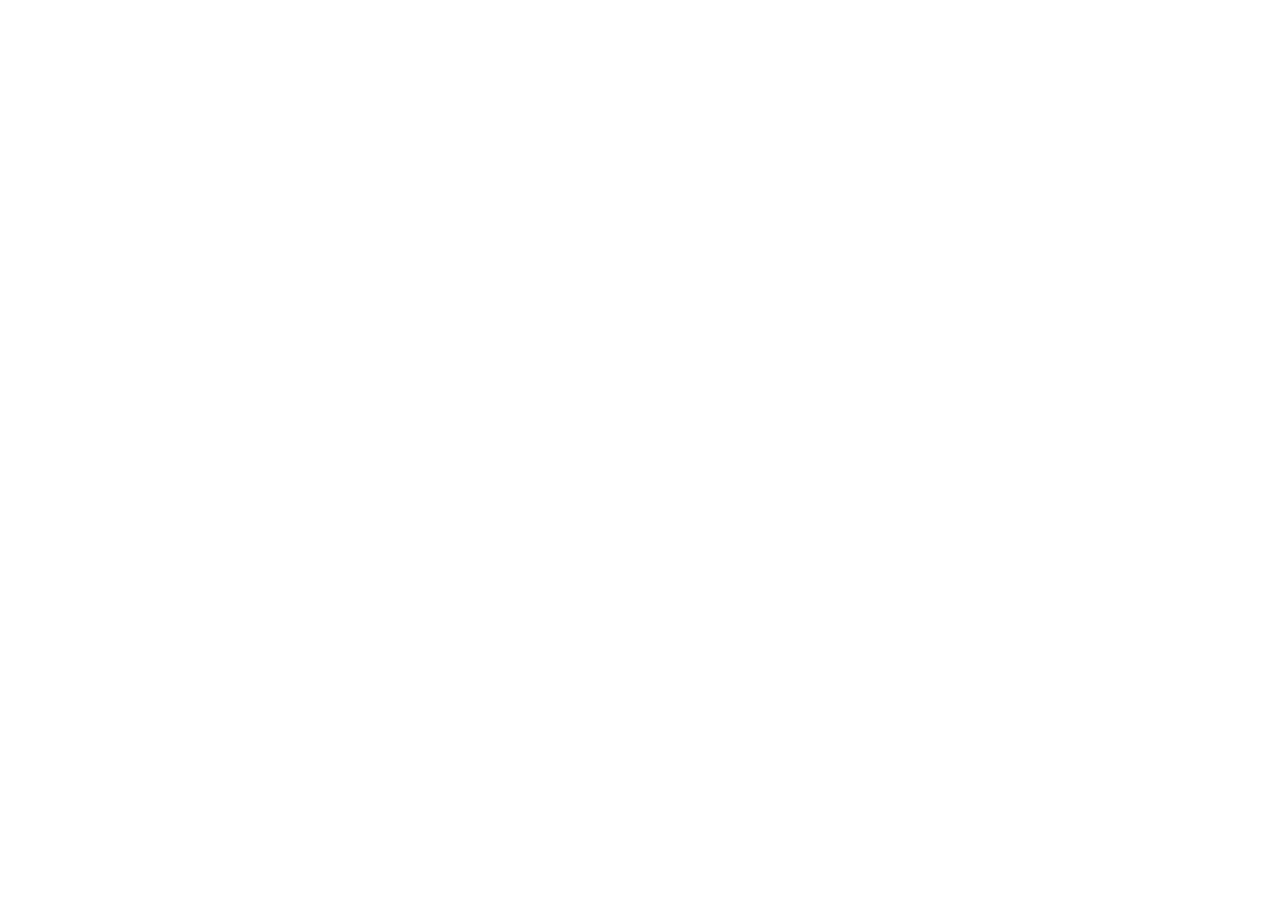
==== index.html @ da9e3851 "создали файлы, начало" ====
<!doctype html>
<html lang="ru">
  <head>
    <meta charset="UTF-8" />
    <meta name="viewport" content="width=device-width, initial-scale=1.0" />
    <title>Drink drank drunk</title>
    <link rel="stylesheet" href="css/style.css" />
  </head>
  <body>
    <header class="site-header"></header>
  </body>
</html>
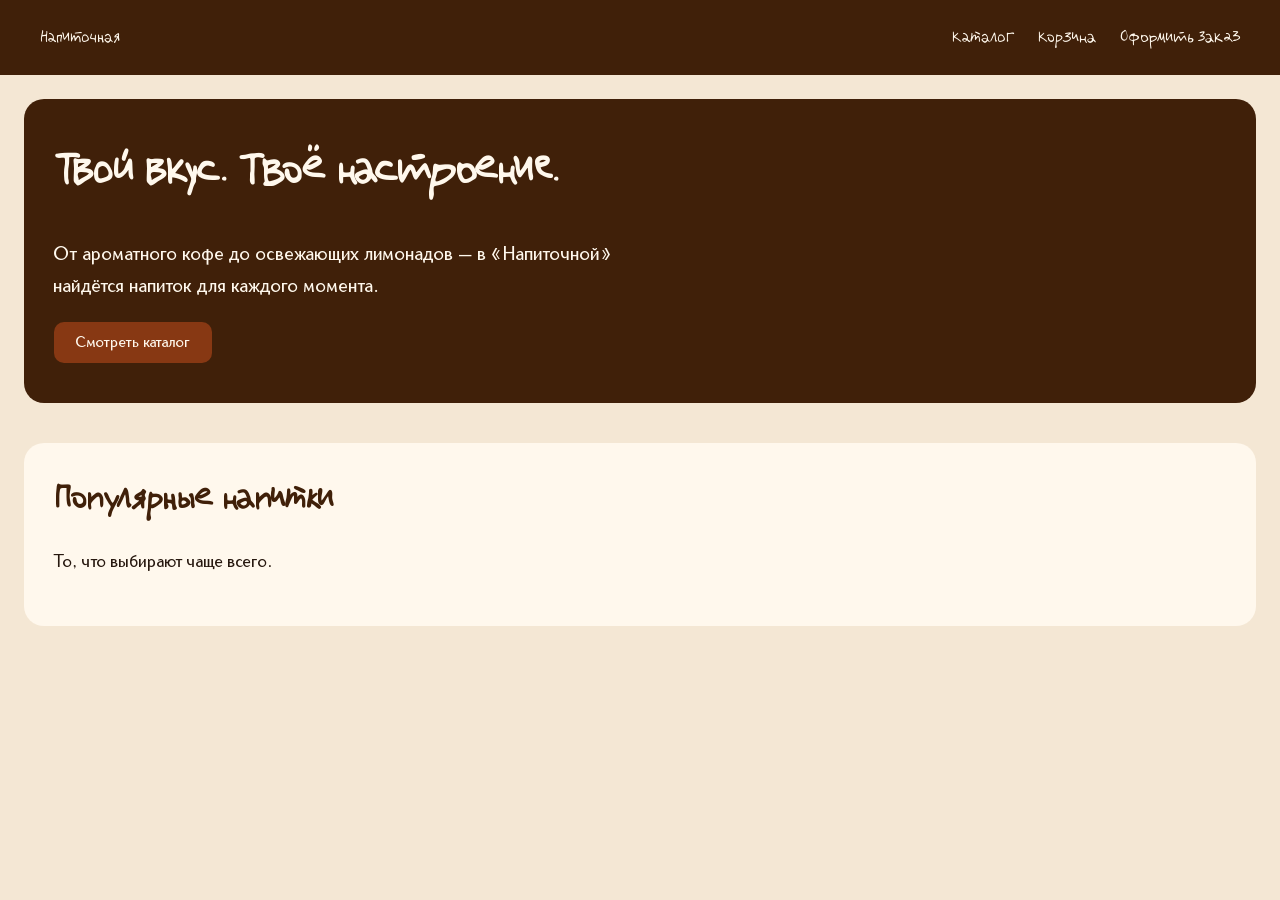
==== commit 3810a3af: "добавили данные о напитках" ====
--- a/index.html
+++ b/index.html
@@ -5,8 +5,38 @@
     <meta name="viewport" content="width=device-width, initial-scale=1.0" />
     <title>Drink drank drunk</title>
     <link rel="stylesheet" href="css/style.css" />
+
+    <script src="js/data.js" defer></script>
+    <script src="js/main.js" defer></script>
   </head>
   <body>
-    <header class="site-header"></header>
+    <header class="site-header">
+      <a class="logo" href="index.html">Напиточная</a>
+
+      <nav aria-label="Основная навигация">
+        <a href="catalog.html">Каталог</a>
+        <a href="cart.html">Корзина</a>
+
+        <a href="order.html">Оформить заказ</a>
+      </nav>
+    </header>
+
+    <main>
+      <section class="hero">
+        <h1>Твой вкус. Твоё настроение.</h1>
+        <p>
+          От ароматного кофе до освежающих лимонадов — в «Напиточной» найдётся
+          напиток для каждого момента.
+        </p>
+        <a class="hero-button" href="catalog.html">Смотреть каталог</a>
+      </section>
+
+      <section class="popular" aria-labelledby="popular-title">
+        <h2 id="popular-title">Популярные напитки</h2>
+        <p>То, что выбирают чаще всего.</p>
+
+        <div class="products-grid"></div>
+      </section>
+    </main>
   </body>
 </html>
--- a/css/style.css
+++ b/css/style.css
@@ -0,0 +1,123 @@
+@font-face {
+  font-family: "Valera Sans";
+  src: url("../fonts/valera-sans.ttf") format("truetype");
+  font-weight: 400;
+  font-style: normal;
+}
+@font-face {
+  font-family: "Hardenne";
+  src: url("../fonts/hardenne.ttf") format("truetype");
+  font-weight: 400;
+  font-style: normal;
+}
+:root {
+  --bg: #f4e7d4;
+  --dark: #402009;
+  --accent: #873813;
+  --text: #27180f;
+  --light: #fff8ed;
+}
+
+body {
+  margin: 0;
+  background: var(--bg);
+  color: var(--text);
+  font-family: "Hardenne", Arial, sans-serif;
+}
+
+.site-header {
+  background: var(--dark);
+  padding: 24px 40px;
+}
+
+.logo,
+.site-header nav a {
+  color: var(--light);
+  text-decoration: none;
+}
+
+.site-header {
+  display: flex;
+  justify-content: space-between;
+  align-items: center;
+  gap: 24px;
+}
+
+.site-header nav {
+  display: flex;
+  gap: 24px;
+  flex-wrap: wrap;
+}
+
+.logo,
+.site-header nav a,
+h1,
+h2 {
+  font-family: "Valera Sans", Arial, sans-serif;
+}
+
+.hero {
+  background: var(--dark);
+  color: var(--light);
+  margin: 24px;
+  padding: 40px 30px;
+  border-radius: 20px;
+}
+
+.hero h1 {
+  font-size: 40px;
+  margin-top: 0;
+}
+
+.hero p {
+  font-size: 20px;
+  line-height: 1.6;
+}
+
+.hero-button {
+  display: inline-block;
+  background: var(--accent);
+  color: var(--light);
+  padding: 12px 22px;
+  border-radius: 10px;
+  text-decoration: none;
+}
+
+.hero p {
+  max-width: 600px;
+}
+
+.hero-button:hover {
+  background: var(--bg);
+  color: var(--dark);
+}
+
+.hero-button:focus-visible {
+  outline: 3px solid var(--light);
+  outline-offset: 4px;
+}
+
+.popular {
+  margin: 40px 24px;
+  padding: 30px;
+  background: var(--light);
+  border-radius: 20px;
+}
+
+.popular h2 {
+  margin-top: 0;
+  color: var(--dark);
+  font-size: 32px;
+}
+
+.popular p {
+  color: var(--text);
+  font-size: 18px;
+}
+
+.products-grid {
+  display: grid;
+  grid-template-columns: 1fr;
+  gap: 20px;
+  margin-top: 24px;
+}
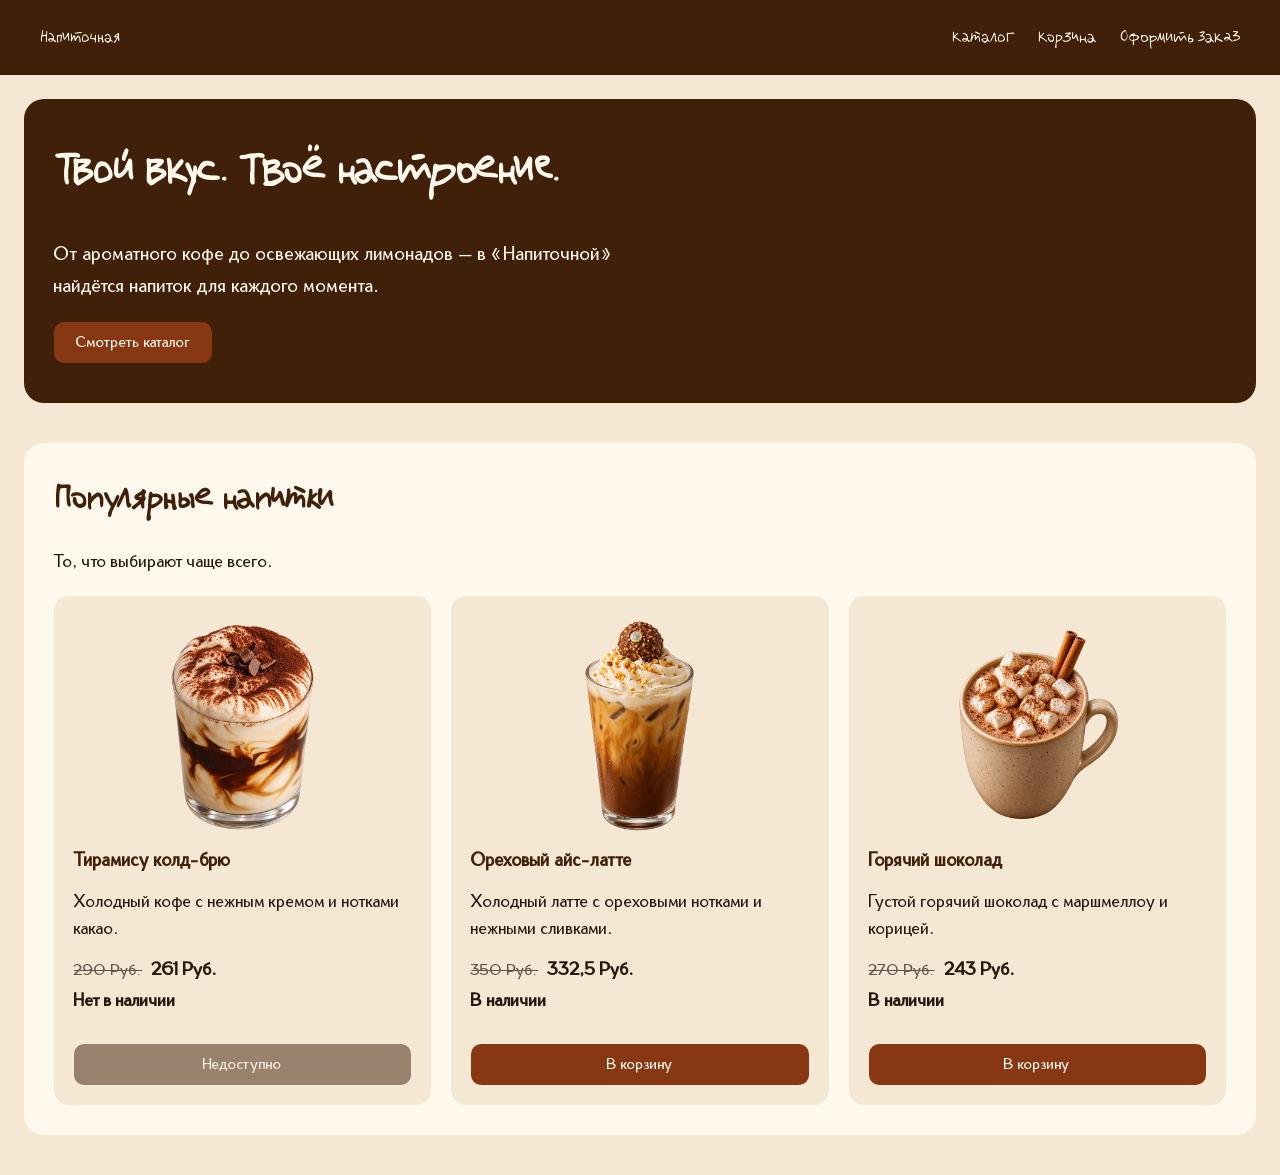
==== commit 9cba962f: "каталог, добавление товаров в корзину, страница по каждому товару" ====
--- a/index.html
+++ b/index.html
@@ -7,6 +7,7 @@
     <link rel="stylesheet" href="css/style.css" />
 
     <script src="js/data.js" defer></script>
+    <script src="js/cart.js" defer></script>
     <script src="js/main.js" defer></script>
   </head>
   <body>
--- a/css/style.css
+++ b/css/style.css
@@ -121,3 +121,263 @@
   gap: 20px;
   margin-top: 24px;
 }
+
+.product-card {
+  background: var(--bg);
+  padding: 20px;
+  border-radius: 15px;
+  display: flex;
+  flex-direction: column;
+}
+
+.product-card h3 {
+  margin: 0;
+  color: var(--dark);
+}
+
+.product-image {
+  display: block;
+  width: 100%;
+  height: 220px;
+  object-fit: contain;
+  margin-bottom: 15px;
+}
+
+.product-description {
+  color: var(--text);
+  font-size: 16px;
+  line-height: 1.5;
+}
+
+.product-price {
+  color: var(--accent);
+  font-size: 24px;
+  font-weight: bold;
+  margin-bottom: 0;
+  margin-top: auto; /*Можем занять всё свободное пространство над собой*/
+
+  display: flex; /*Старая + новая цена (по скидке) будут вместе*/
+  align-items: baseline;
+  gap: 10px;
+}
+
+.product-availability {
+  color: var(--dark);
+  font-size: 14px;
+  font-weight: bold;
+  margin-top: 12px;
+}
+
+.product-button {
+  background: var(--accent);
+  color: var(--light);
+  border: none;
+  border-radius: 10px;
+  padding: 12px 20px;
+  font: inherit;
+  cursor: pointer;
+  width: 100%;
+  box-sizing: border-box; /*Кнопка не выходит за пределы карточки*/
+  margin-top: 15px;
+}
+
+.product-button:hover {
+  background: var(--dark);
+}
+
+.product-button:focus-visible {
+  outline: 3px solid var(--accent);
+  outline-offset: 3px;
+}
+
+.product-button:disabled {
+  background: var(--dark);
+  opacity: 0.5;
+  cursor: not-allowed;
+}
+
+@media (min-width: 700px) {
+  .products-grid {
+    grid-template-columns: repeat(2, 1fr);
+  }
+}
+
+@media (min-width: 1100px) {
+  .products-grid {
+    grid-template-columns: repeat(3, 1fr);
+  }
+}
+
+.product-old-price {
+  color: var(--text);
+  font-size: 16px;
+  font-weight: normal;
+  opacity: 0.7;
+}
+
+.catalog {
+  margin: 40px 24px;
+  padding: 30px;
+  background: var(--light);
+  border-radius: 20px;
+}
+
+.catalog-search {
+  display: flex;
+  flex-direction: column;
+  gap: 8px;
+  max-width: 420px;
+  margin: 24px 0;
+}
+
+.catalog-search label {
+  font-weight: bold;
+  color: var(--dark);
+}
+
+.catalog-search input {
+  width: 100%; /*Поле ввода занимает всю доступную ширину родителя*/
+  box-sizing: border-box; /*Ширина включает внутренние отступы и границы*/
+  padding: 12px 15px;
+  border: 2px solid var(--dark);
+  border-radius: 10px;
+  background: var(--light);
+  color: var(--text);
+  font: inherit;
+}
+
+.catalog-search input:focus-visible {
+  outline: 3px solid var(--accent);
+  outline-offset: 3px;
+}
+
+.catalog-empty {
+  grid-column: 1 / -1; /*Чтобы сообщение в каталоге "Ничего не найдено" растянулось от 1й до последней линии сетки grid - займет всю ширину*/
+  text-align: center;
+  padding: 40px 20px;
+  color: var(--text);
+  font-size: 18px;
+}
+
+.catalog-filter {
+  display: flex;
+  flex-direction: column;
+  gap: 8px;
+  max-width: 420px;
+  margin-bottom: 24px;
+}
+
+.catalog-filter label {
+  font-weight: bold;
+  color: var(--dark);
+}
+
+.catalog-filter select {
+  width: 100%;
+  padding: 12px 15px;
+  border: 2px solid var(--dark);
+  border-radius: 10px;
+  background: var(--light);
+  color: var(--text);
+  font: inherit;
+  cursor: pointer;
+}
+
+.catalog-filter select:focus-visible {
+  outline: 3px solid var(--accent);
+  outline-offset: 3px;
+}
+
+.catalog-count {
+  color: var(--dark);
+  font-size: 16px;
+  font-weight: bold;
+  margin: 20px 0 10px;
+}
+
+.reset-button {
+  background: transparent;
+  color: var(--dark);
+  border: 2px solid var(--dark);
+  border-radius: 10px;
+  padding: 12px 20px;
+  font: inherit;
+  cursor: pointer;
+}
+
+.reset-button:hover {
+  background: var(--dark);
+  color: var(--light);
+}
+
+.reset-button:focus-visible {
+  outline: 3px solid var(--accent);
+  outline-offset: 3px;
+}
+
+.product-page {
+  margin: 40px 24px;
+  padding: 30px;
+  background: var(--light);
+  border-radius: 20px;
+}
+
+.back-link {
+  display: inline-block;
+  color: var(--accent);
+  text-decoration: none;
+  margin-bottom: 24px;
+}
+
+.back-link:hover {
+  text-decoration: underline;
+}
+
+.back-link:focus-visible {
+  outline: 3px solid var(--accent);
+  outline-offset: 4px;
+}
+
+.product-details {
+  display: flex;
+  flex-direction: column;
+  gap: 20px;
+  margin-top: 24px;
+}
+
+.detail-image {
+  width: 100%;
+  max-width: 350px;
+  height: 300px;
+  object-fit: contain; /*Сохраняем пропорции, фото целиком помещается в эту область*/
+}
+
+.detail-description {
+  font-size: 18px;
+  line-height: 1.6;
+}
+
+.detail-price {
+  color: var(--accent);
+  font-size: 28px;
+  font-weight: bold;
+  margin: 0;
+}
+
+.product-link {
+  color: inherit;
+  text-decoration: none;
+}
+
+.product-link:hover {
+  text-decoration: underline;
+}
+
+.product-link:focus-visible {
+  outline: 3px solid var(--accent);
+  outline-offset: 4px;
+}
+
+.detail-button {
+  max-width: 300px;
+}
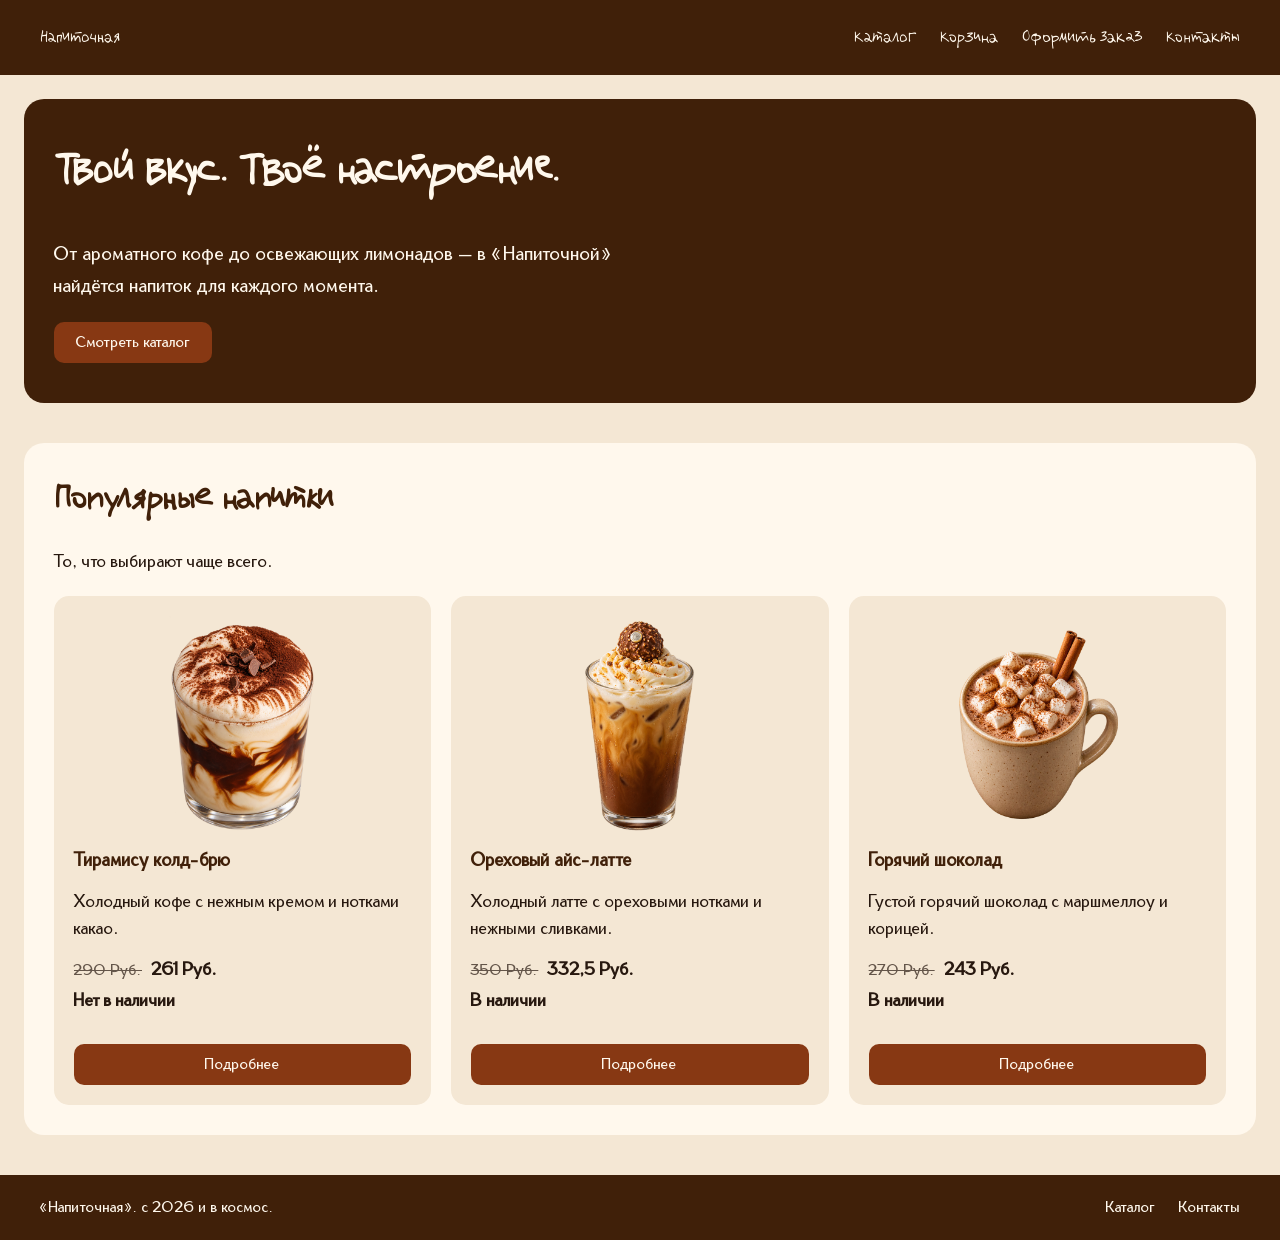
==== commit 0751b4b1: "контакты, доработка оформления заказа" ====
--- a/index.html
+++ b/index.html
@@ -19,6 +19,7 @@
         <a href="cart.html">Корзина</a>
 
         <a href="order.html">Оформить заказ</a>
+        <a href="contacts.html">Контакты</a>
       </nav>
     </header>
 
@@ -39,5 +40,14 @@
         <div class="products-grid"></div>
       </section>
     </main>
+
+    <footer class="site-footer">
+      <p>«Напиточная». с 2026 и в космос.</p>
+
+      <div class="footer-links">
+        <a href="catalog.html">Каталог</a>
+        <a href="contacts.html">Контакты</a>
+      </div>
+    </footer>
   </body>
 </html>
--- a/css/style.css
+++ b/css/style.css
@@ -23,6 +23,14 @@
   background: var(--bg);
   color: var(--text);
   font-family: "Hardenne", Arial, sans-serif;
+
+  min-height: 100vh;
+  display: flex;
+  flex-direction: column;
+}
+
+main {
+  flex: 1;
 }
 
 .site-header {
@@ -179,6 +187,10 @@
   width: 100%;
   box-sizing: border-box; /*Кнопка не выходит за пределы карточки*/
   margin-top: 15px;
+
+  display: block;
+  text-align: center;
+  text-decoration: none;
 }
 
 .product-button:hover {
@@ -381,3 +393,237 @@
 .detail-button {
   max-width: 300px;
 }
+
+.cart-page {
+  margin: 40px 24px;
+  padding: 30px;
+  background: var(--light);
+  border-radius: 20px;
+}
+
+.cart-items {
+  display: flex;
+  flex-direction: column;
+  gap: 20px;
+  margin: 30px 0;
+}
+
+.cart-summary {
+  padding-top: 20px;
+  border-top: 2px solid var(--dark); /*Верхняя разделительная линия*/
+}
+
+.cart-summary p {
+  color: var(--dark);
+  font-size: 24px;
+  font-weight: bold;
+}
+
+.cart-item {
+  display: flex;
+  align-items: center;
+  gap: 20px;
+  padding: 20px;
+  background: var(--bg);
+  border-radius: 15px;
+}
+
+.cart-item-image {
+  width: 100px;
+  height: 100px;
+  object-fit: contain;
+  flex-shrink: 0; /*Запрещаем уменьшать размеры фото, если рядом длинное название напитка*/
+}
+
+.cart-item h2 {
+  color: var(--dark);
+  font-size: 20px;
+  margin: 0 0 10px;
+}
+
+.cart-item-price {
+  color: var(--accent);
+  font-size: 20px;
+  font-weight: bold;
+  margin: 0; /*Убираем отступы абзаца*/
+}
+
+.cart-item-quantity {
+  color: var(--text);
+  font-size: 16px;
+  margin-top: 10px;
+  margin-bottom: 0;
+}
+
+.cart-remove {
+  margin-top: 10px;
+  padding: 8px 12px;
+  background: transparent;
+  color: var(--accent);
+  border: 1px solid var(--accent);
+  border-radius: 8px;
+  cursor: pointer;
+}
+
+.cart-clear {
+  display: block;
+  margin: 0 0 20px auto;
+  padding: 10px 16px;
+  background: transparent;
+  color: var(--accent);
+  border: 1px solid var(--accent);
+  border-radius: 8px;
+  cursor: pointer;
+}
+
+.cart-clear:disabled {
+  opacity: 0.5;
+  cursor: not-allowed;
+}
+
+.order-page {
+  margin: 40px 24px;
+  padding: 30px;
+  background: var(--light);
+  border-radius: 20px;
+}
+
+#order-form {
+  display: flex;
+  flex-direction: column;
+  gap: 12px;
+  max-width: 500px;
+  margin-top: 25px;
+}
+
+#order-form input,
+#order-form textarea {
+  padding: 12px;
+  border: 1px solid var(--dark);
+  border-radius: 8px;
+  font: inherit;
+}
+
+#order-form button {
+  padding: 14px;
+  background: var(--accent);
+  color: var(--light);
+  border: none;
+  border-radius: 8px;
+  cursor: pointer;
+}
+
+.contacts-page {
+  margin: 40px 24px;
+  padding: 30px;
+  background: var(--light);
+  border-radius: 20px;
+}
+
+.contacts-info {
+  margin-top: 30px;
+  padding: 20px;
+  background: var(--bg);
+  border-radius: 15px;
+}
+
+.contacts-info a {
+  color: var(--accent);
+  font-weight: bold;
+}
+
+.cart-page,
+.contacts-page,
+.order-page {
+  width: calc(100% - 32px);
+  max-width: 960px;
+  margin: 40px auto;
+  box-sizing: border-box;
+  font-size: 17px;
+  line-height: 1.6;
+}
+
+.cart-page h1,
+.contacts-page h1,
+.order-page h1 {
+  font-size: 34px;
+}
+
+.contacts-info h2 {
+  font-size: 24px;
+}
+
+#order-form {
+  width: 100%;
+  max-width: 560px;
+  margin: 25px auto 0;
+}
+
+#order-form button {
+  font: inherit;
+}
+
+@media (max-width: 600px) {
+  .site-header {
+    flex-direction: column;
+    align-items: flex-start;
+    padding: 20px 16px;
+  }
+
+  .site-header nav {
+    gap: 12px;
+  }
+
+  .cart-page,
+  .contacts-page,
+  .order-page {
+    width: calc(100% - 24px);
+    margin: 20px auto;
+    padding: 20px;
+  }
+
+  .cart-item {
+    flex-direction: column;
+    align-items: flex-start;
+  }
+
+  #order-form input,
+  #order-form textarea {
+    width: 100%;
+    box-sizing: border-box;
+  }
+
+  .contacts-info a {
+    overflow-wrap: anywhere; /*Защита длинных ссылок (переносятся)*/
+  }
+}
+
+.site-footer {
+  background: var(--dark);
+  color: var(--light);
+  padding: 24px 40px;
+  display: flex;
+  justify-content: space-between;
+  align-items: center;
+  flex-wrap: wrap;
+  gap: 15px;
+}
+
+.site-footer p {
+  margin: 0;
+}
+
+.footer-links {
+  display: flex;
+  flex-wrap: wrap;
+  gap: 24px;
+}
+
+.footer-links a {
+  color: var(--light);
+  text-decoration: none;
+}
+
+.footer-links a:hover {
+  text-decoration: underline;
+}
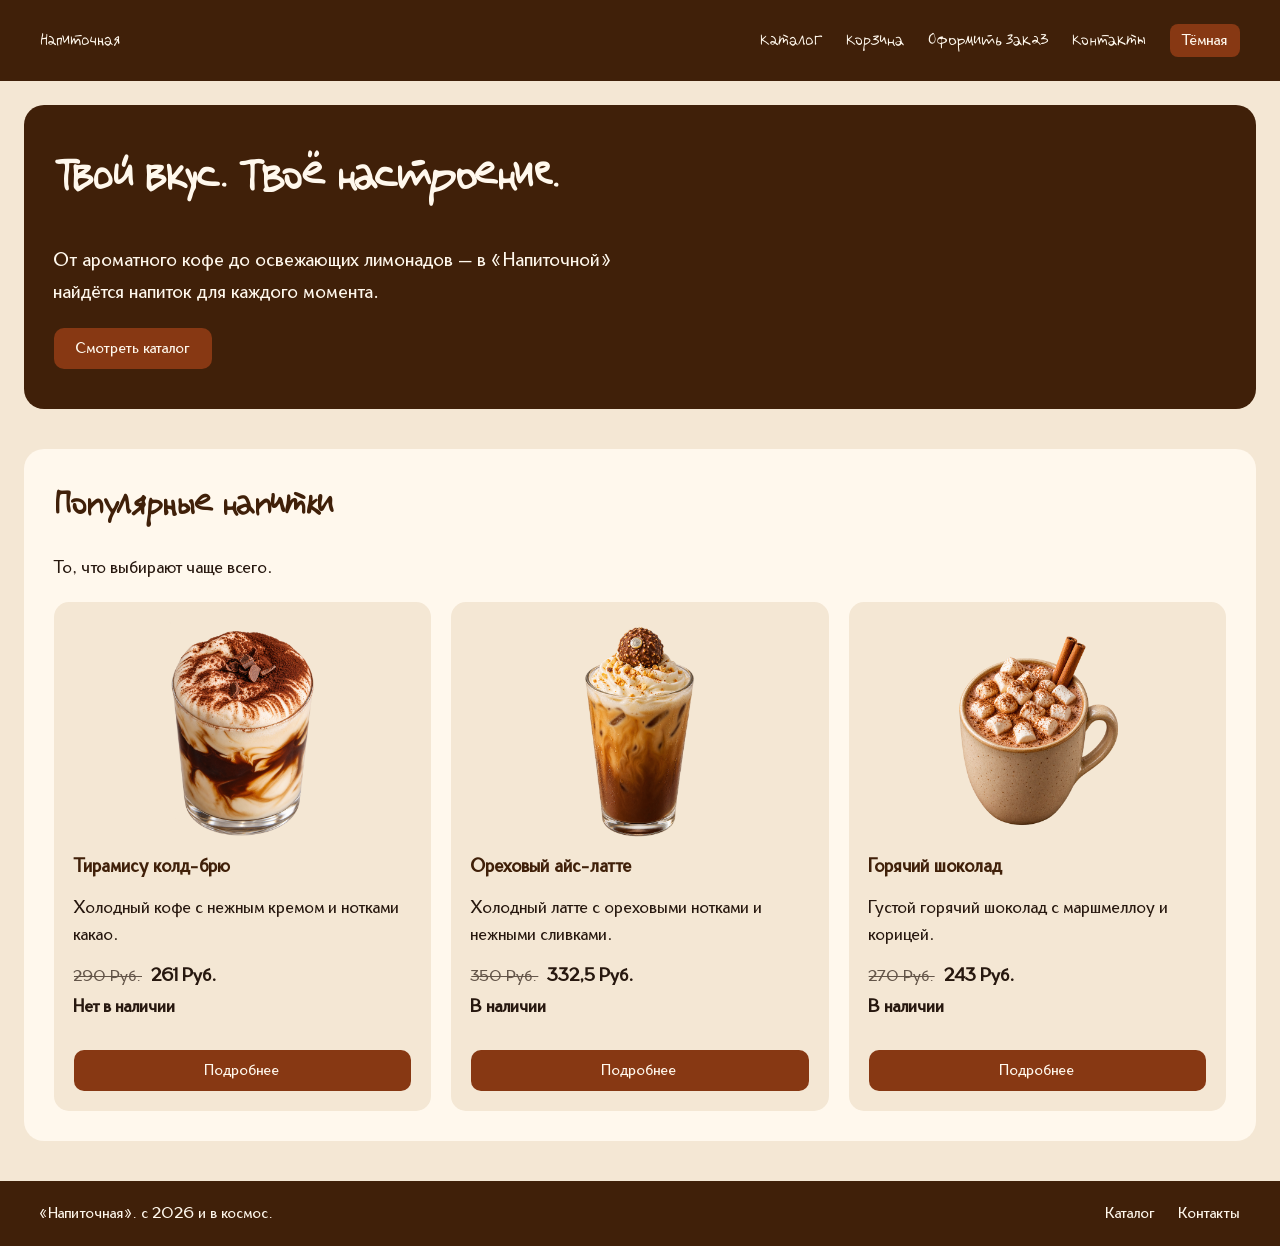
==== commit 5e0efa1b: "темная тема" ====
--- a/index.html
+++ b/index.html
@@ -9,6 +9,8 @@
     <script src="js/data.js" defer></script>
     <script src="js/cart.js" defer></script>
     <script src="js/main.js" defer></script>
+
+    <script src="js/theme.js" defer></script>
   </head>
   <body>
     <header class="site-header">
--- a/css/style.css
+++ b/css/style.css
@@ -627,3 +627,48 @@
 .footer-links a:hover {
   text-decoration: underline;
 }
+
+.dark-theme {
+  --bg: #17100e;
+  --dark: #f4e7d4;
+  --accent: #d18a65;
+  --text: #f0e2d3;
+  --light: #30201b;
+}
+
+.dark-theme .site-header,
+.dark-theme .site-footer,
+.dark-theme .hero {
+  background: #24150f;
+  color: var(--text);
+}
+
+.dark-theme .site-header a,
+.dark-theme .site-footer a {
+  color: var(--text);
+}
+
+.dark-theme #order-form input,
+.dark-theme #order-form textarea {
+  background: #24150f;
+  color: var(--text);
+}
+
+.site-header nav {
+  align-items: center;
+}
+/*Переключатель тем*/
+.theme-toggle {
+  padding: 8px 12px;
+  background: var(--accent);
+  color: var(--light);
+  border: none;
+  border-radius: 8px;
+  font: inherit;
+  cursor: pointer;
+}
+
+.theme-toggle:focus-visible {
+  outline: 2px solid var(--accent);
+  outline-offset: 3px;
+}
